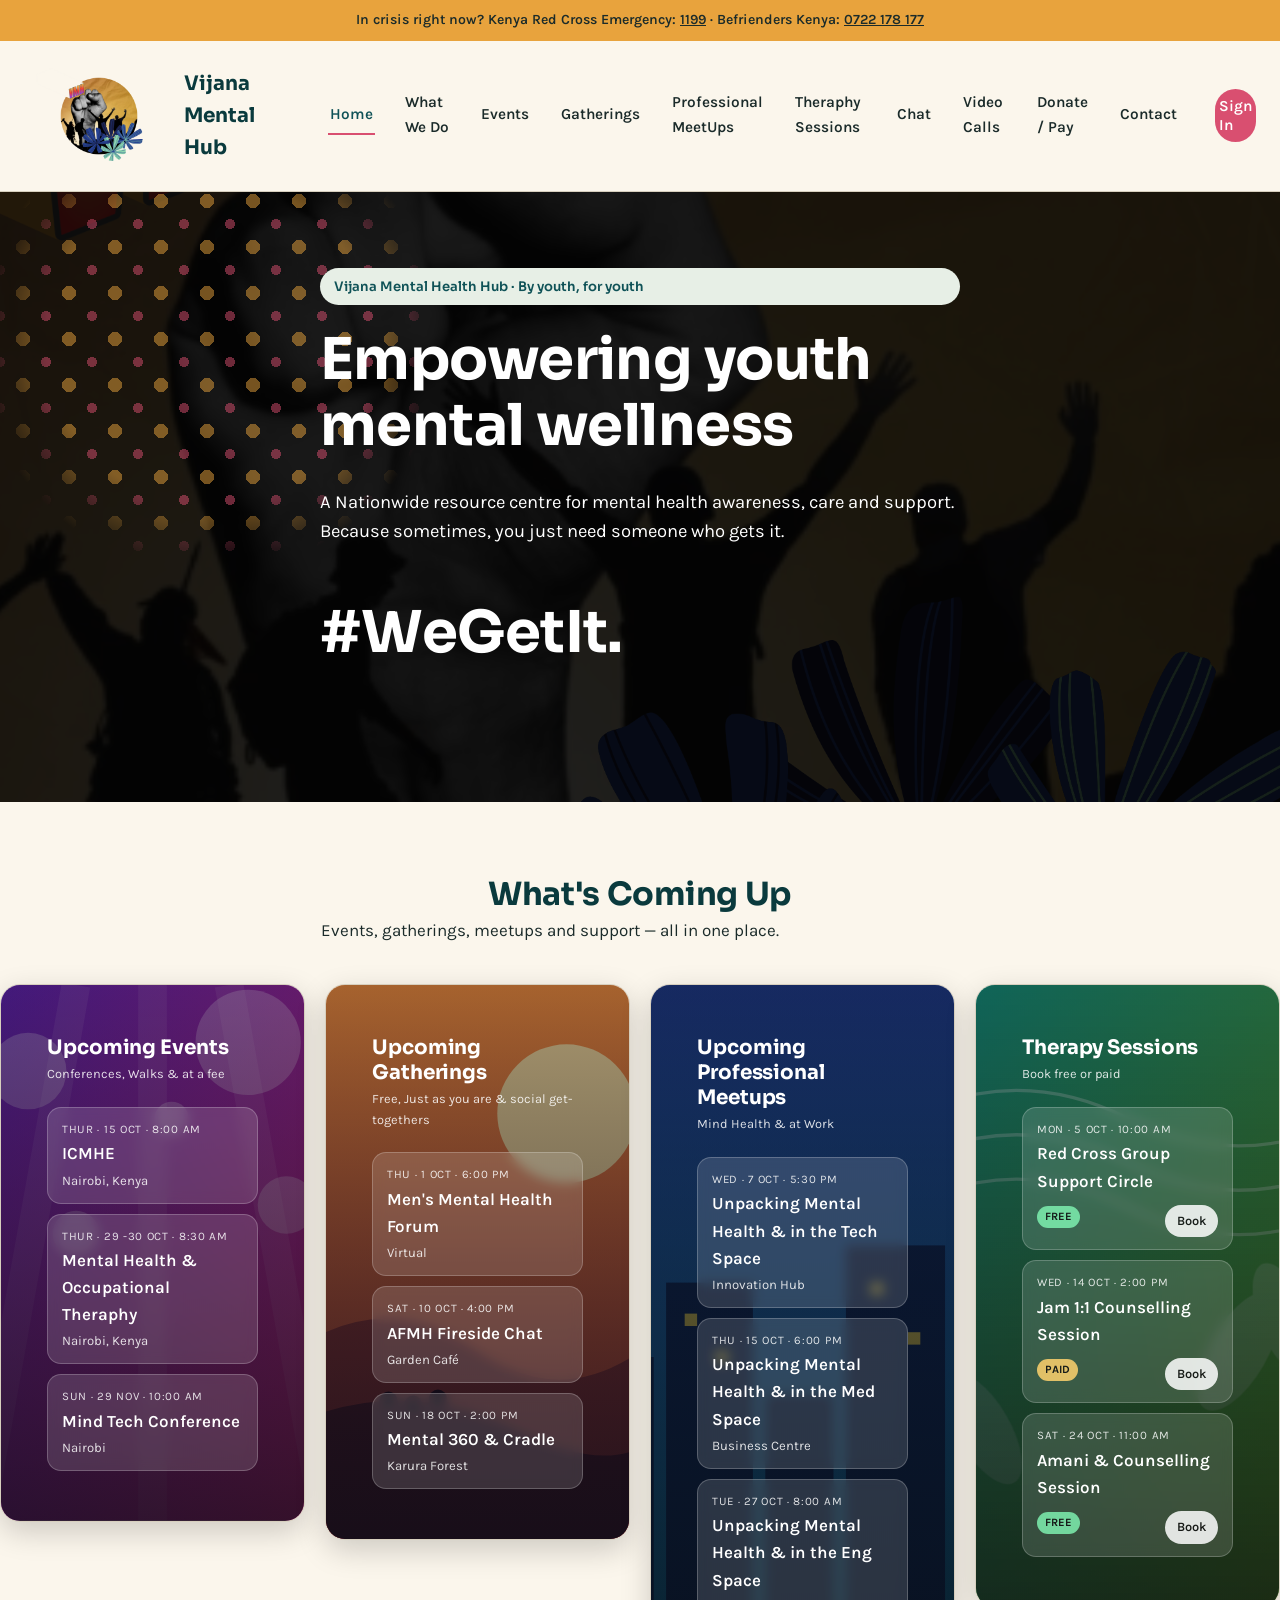
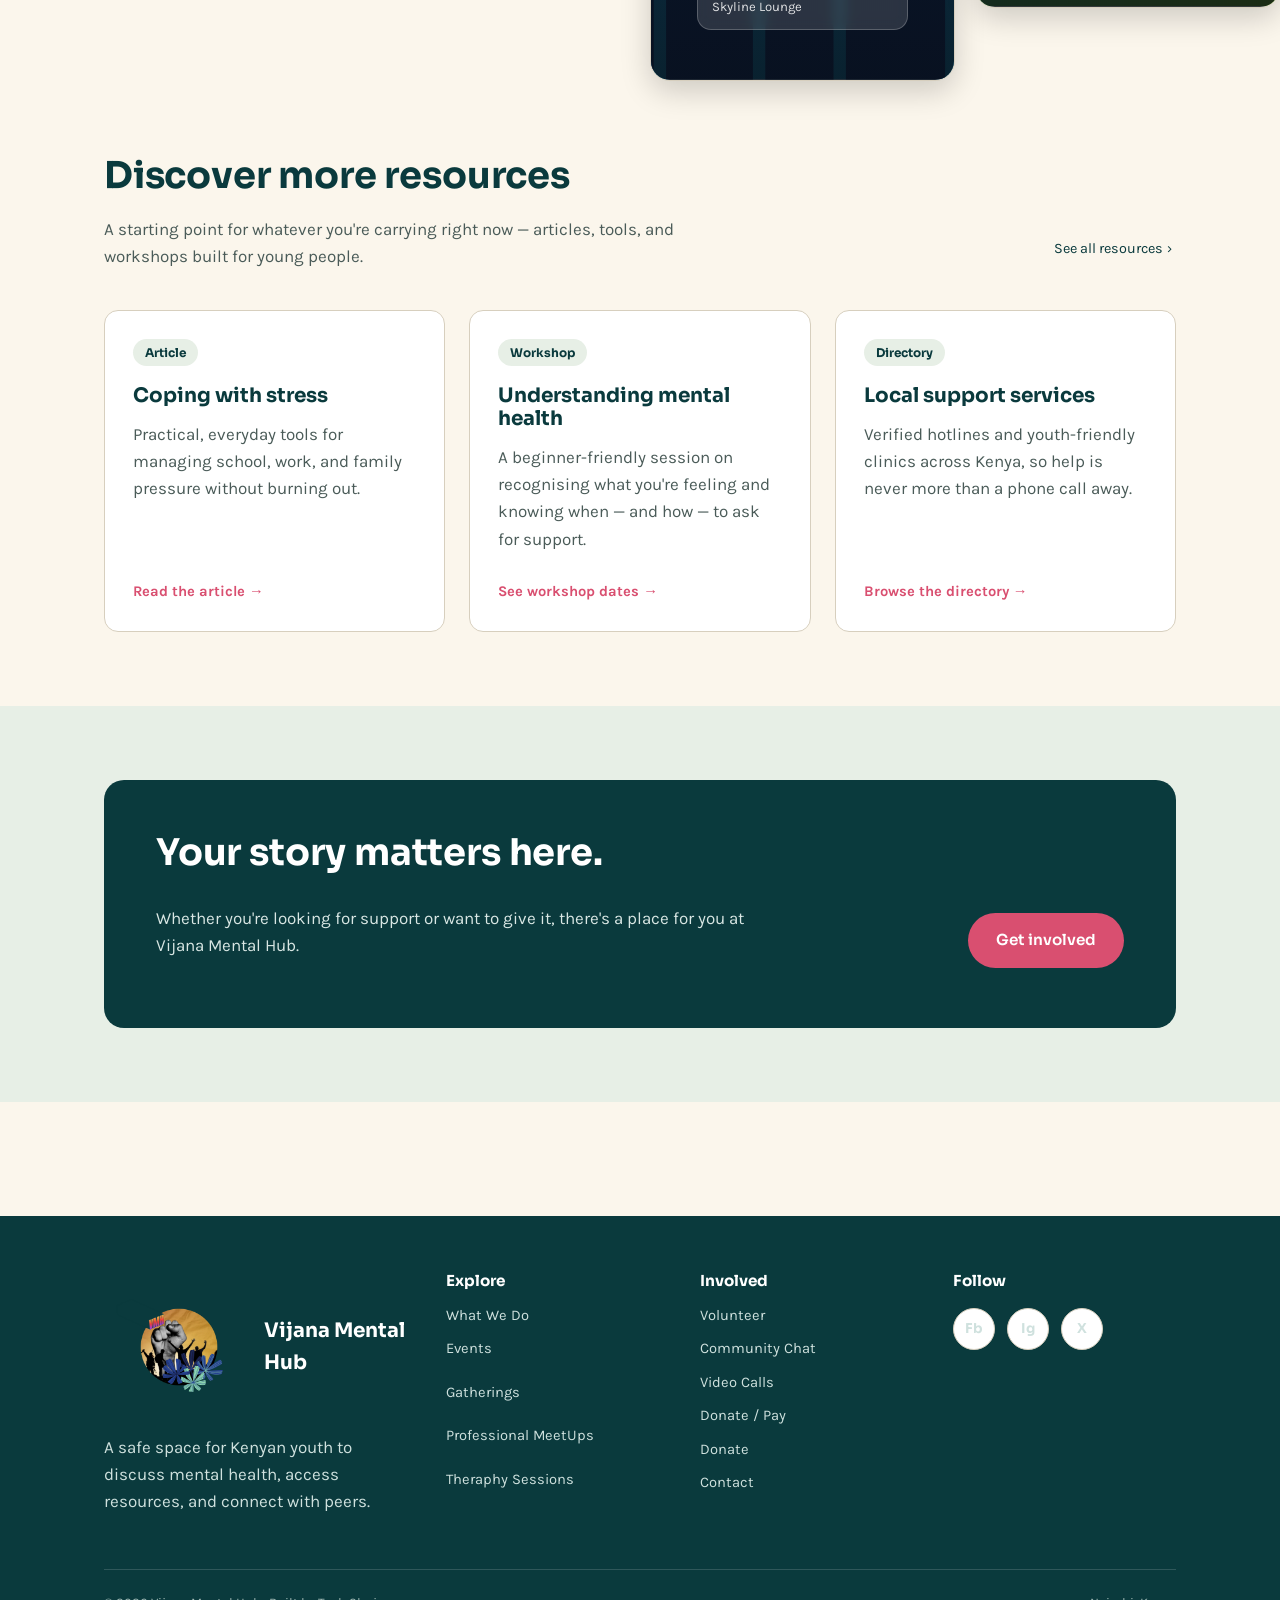
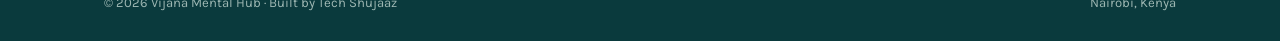
==== index.html @ d2d014e4 "Add files via upload" ====
<!DOCTYPE html>
<html lang="en">
<head>
<meta charset="UTF-8">
<meta name="viewport" content="width=device-width, initial-scale=1.0">
<title>Vijana  </title>
<meta name="description" content="A safe space for Kenyan youth to discuss mental health, access resources, and connect with peers.">
<link rel="preconnect" href="https://fonts.googleapis.com">
<link href="https://fonts.googleapis.com/css2?family=Sora:wght@400;600;700&family=Karla:wght@400;500;700&display=swap" rel="stylesheet">
<link rel="stylesheet" href="styles.css">
</head>
<body data-page="home">

<div class="helpline-bar">
  In crisis right now? Kenya Red Cross Emergency: <a href="tel:1199">1199</a> · Befrienders Kenya: <a href="tel:+254722178177">0722 178 177</a>
</div>

<header class="site-header">
  <div class="container">
<a href="index.html" class="logo">
  <img src="Untitled%20design%20%285%29.png" alt="Vijana Mental Hub" class="logo-image">
  <span>Vijana Mental Hub </span>
</a>    <button class="nav-toggle" aria-label="Toggle navigation" aria-expanded="false">
      <span></span><span></span><span></span>
    </button>
    <nav class="main-nav">
      <a> </a>
      <a href="index.html" aria-current="page">Home</a>
      <a href="about.html">What We Do</a>
      <a href="resources.html">Events</a>
      <a href="events.html">Gatherings</a>
      <a href="blog.html">Professional MeetUps</a>
      <a href="get-involved.html">Theraphy Sessions</a>
      <a href="community-chat.html">Chat</a>
      <a href="video-calls.html">Video Calls</a>
      <a href="payment.html">Donate / Pay</a>
      <a href="contact.html">Contact</a>
        <a href="login.html" class="btn-signin">Sign In</a>
      
    </nav>
  </div>
</header>

<main>

  <section class="hero">
    <div class="hero-overlay"></div>
    <div class="hero-pattern" aria-hidden="true"></div>
    <div class="container">
      <span class="eyebrow-tag">Vijana Mental Health Hub · By youth, for youth</span>
      <h1 class="now">Empowering youth mental wellness</h1>
      <p class="lead">A Nationwide resource centre for mental health awareness, care and support. Because sometimes, you just need someone who gets it. </p>
        <p> <h1 class="now"> #WeGetIt. </h1> </p>
    <!--
      <div class="hero-ctas">
        <a href="get-involved.html" class="btn btn-primary">Join Us</a>
        <a href="about.html" class="btn btn-secondary">Learn More</a>
      </div>
      -->
    </div>
  </section>

  <section>
    <div id="upcoming">  
      <div class="events-heading">
<h1>What's Coming Up</h1>
<p class="sub">Events, gatherings, meetups and support — all in one place.</p>
      </div>
<div class="grid">
 
<a href="resources.html" class="card-link">

  <section class="card">
<svg class="bg" viewBox="0 0 400 560" preserveAspectRatio="xMidYMid slice" aria-hidden="true"><defs><linearGradient id="g1" x1="0" y1="0" x2="1" y2="1"><stop offset="0" stop-color="rgb(91,33,182)"/><stop offset="1" stop-color="rgb(219,39,119)"/></linearGradient></defs><rect width="400" height="560" fill="url(#g1)"/><g fill="rgb(255,255,255)" opacity=".25"><circle cx="70" cy="90" r="40"/><circle cx="300" cy="60" r="55"/><circle cx="340" cy="230" r="30"/><circle cx="120" cy="260" r="24"/><circle cx="220" cy="140" r="18"/></g><path d="M120 0 L20 560 M200 0 L200 560 M280 0 L380 560" stroke="rgb(255,255,255)" stroke-width="30" opacity=".08"/></svg>
<div class="ov"></div>
<div class="in">
<div><h2>Upcoming Events</h2><p class="tag">Conferences, Walks &amp; at a fee</p></div>
<ul>
<li><div class="d">Thur · 15 Oct · 8:00 AM</div><div class="t">ICMHE</div><div class="m">Nairobi, Kenya</div></li>
<li><div class="d">Thur · 29 -30 Oct · 8:30 AM</div><div class="t">Mental Health &amp; Occupational Theraphy</div><div class="m">Nairobi, Kenya</div></li>
<li><div class="d">Sun · 29 Nov · 10:00 AM</div><div class="t">Mind Tech Conference</div><div class="m">Nairobi</div></li>
</ul>
</div>
</section>
</a>

  <a href="events.html" class="card-link">

<section class="card">
<svg class="bg" viewBox="0 0 400 560" preserveAspectRatio="xMidYMid slice" aria-hidden="true"><defs><linearGradient id="g2" x1="0" y1="0" x2="0" y2="1"><stop offset="0" stop-color="rgb(251,146,60)"/><stop offset="1" stop-color="rgb(190,60,60)"/></linearGradient></defs><rect width="400" height="560" fill="url(#g2)"/><circle cx="290" cy="130" r="70" fill="rgb(255,236,170)" opacity=".9"/><path d="M0 380 Q100 300 200 370 T400 340 V560 H0Z" fill="rgb(120,40,50)" opacity=".7"/><path d="M0 450 Q120 390 240 450 T400 430 V560 H0Z" fill="rgb(70,25,40)" opacity=".85"/><g fill="rgb(40,15,30)"><circle cx="110" cy="420" r="9"/><circle cx="135" cy="424" r="9"/><circle cx="160" cy="418" r="9"/></g></svg>
<div class="ov"></div>
<div class="in">
<div><h2>Upcoming Gatherings</h2><p class="tag">Free, Just as you are &amp; social get-togethers</p></div>
<ul>
<li><div class="d">Thu · 1 Oct · 6:00 PM</div><div class="t">Men's Mental Health Forum</div><div class="m">Virtual</div></li>
<li><div class="d">Sat · 10 Oct · 4:00 PM</div><div class="t">AFMH Fireside Chat</div><div class="m">Garden Café</div></li>
<li><div class="d">Sun · 18 Oct · 2:00 PM</div><div class="t">Mental 360 &amp; Cradle</div><div class="m">Karura Forest</div></li>
</ul>
</div>
</section>
  </a>
  <a href="blog.html" class="card-link">

<section class="card">
<svg class="bg" viewBox="0 0 400 560" preserveAspectRatio="xMidYMid slice" aria-hidden="true"><defs><linearGradient id="g3" x1="0" y1="0" x2="0" y2="1"><stop offset="0" stop-color="rgb(30,58,138)"/><stop offset="1" stop-color="rgb(14,116,144)"/></linearGradient></defs><rect width="400" height="560" fill="url(#g3)"/><g fill="rgb(10,25,60)" opacity=".8"><rect x="20" y="300" width="60" height="260"/><rect x="90" y="240" width="70" height="320"/><rect x="170" y="330" width="55" height="230"/><rect x="235" y="210" width="80" height="350"/><rect x="325" y="290" width="60" height="270"/></g><g fill="rgb(253,224,71)" opacity=".7"><rect x="105" y="265" width="10" height="10"/><rect x="130" y="295" width="10" height="10"/><rect x="255" y="240" width="10" height="10"/><rect x="285" y="280" width="10" height="10"/><rect x="40" y="330" width="10" height="10"/></g></svg>
<div class="ov"></div>
<div class="in">
<div><h2>Upcoming Professional Meetups</h2><p class="tag">Mind Health  &amp; at Work </p></div>
<ul>
<li><div class="d">Wed · 7 Oct · 5:30 PM</div><div class="t"> Unpacking Mental Health &amp; in the Tech Space</div><div class="m">Innovation Hub</div></li>
<li><div class="d">Thu · 15 Oct · 6:00 PM</div><div class="t">Unpacking Mental Health &amp; in the Med Space </div><div class="m">Business Centre</div></li>
<li><div class="d">Tue · 27 Oct · 8:00 AM</div><div class="t">Unpacking Mental Health &amp; in the Eng Space</div><div class="m">Skyline Lounge</div></li>
</ul>
</div>
</section>
  </a>
 <a href="get-involved.html" class="card-link">

<section class="card">
<svg class="bg" viewBox="0 0 400 560" preserveAspectRatio="xMidYMid slice" aria-hidden="true"><defs><linearGradient id="g4" x1="0" y1="0" x2="1" y2="1"><stop offset="0" stop-color="rgb(13,148,136)"/><stop offset="1" stop-color="rgb(101,163,13)"/></linearGradient></defs><rect width="400" height="560" fill="url(#g4)"/><g fill="none" stroke="rgb(255,255,255)" stroke-width="3" opacity=".3"><path d="M0 120 Q100 70 200 120 T400 120"/><path d="M0 160 Q100 110 200 160 T400 160"/><path d="M0 200 Q100 150 200 200 T400 200"/></g><g fill="rgb(255,255,255)" opacity=".2"><ellipse cx="300" cy="330" rx="26" ry="60" transform="rotate(30 300 330)"/><ellipse cx="340" cy="300" rx="22" ry="52" transform="rotate(-20 340 300)"/><ellipse cx="70" cy="400" rx="24" ry="56" transform="rotate(-30 70 400)"/></g></svg>
<div class="ov"></div>
<div class="in">
<div><h2>Therapy Sessions</h2><p class="tag">Book free or paid</p></div>
<ul>
<li><div class="d">Mon · 5 Oct · 10:00 AM</div><div class="t">Red Cross Group Support Circle</div><div class="m"><span class="b free">FREE</span><button class="btn">Book</button></div></li>
<li><div class="d">Wed · 14 Oct · 2:00 PM</div><div class="t">Jam 1:1 Counselling Session</div><div class="m"><span class="b paid">PAID</span><button class="btn">Book</button></div></li>
<li><div class="d">Sat · 24 Oct · 11:00 AM</div><div class="t">Amani &amp; Counselling Session</div><div class="m"><span class="b free">FREE</span><button class="btn">Book</button></div></li>
</ul>
</div>
</section>
 </a>
</div>
</div>
    <section>
    <div class="container">
      <div class="section-head">
        <div>
          <h2>Discover more resources</h2>
          <p>A starting point for whatever you're carrying right now — articles, tools, and workshops built for young people.</p>
        </div>
        <a href="resources.html" class="btn-ghost">See all resources</a>
      </div>

      <div class="card-grid">
        <div class="card">
          <span class="chip">Article</span>
          <h3>Coping with stress</h3>
          <p>Practical, everyday tools for managing school, work, and family pressure without burning out.</p>
          <a href="resources.html" class="card-link">Read the article →</a>
        </div>
        <div class="card">
          <span class="chip">Workshop</span>
          <h3>Understanding mental health</h3>
          <p>A beginner-friendly session on recognising what you're feeling and knowing when — and how — to ask for support.</p>
          <a href="events.html" class="card-link">See workshop dates →</a>
        </div>
        <div class="card">
          <span class="chip">Directory</span>
          <h3>Local support services</h3>
          <p>Verified hotlines and youth-friendly clinics across Kenya, so help is never more than a phone call away.</p>
          <a href="resources.html" class="card-link">Browse the directory →</a>
        </div>
      </div>
    </div>
  </section>

  <section class="section-alt">
    <div class="container">
      <div class="cta-band">
        <h2>Your story matters here.</h2>
        <p>Whether you're looking for support or want to give it, there's a place for you at Vijana Mental Hub.</p>
        <a href="get-involved.html" class="btn btn-primary">Get involved</a>
      </div>
    </div>
  </section>

</main>

<footer class="site-footer">
  <div class="container">
    <div class="footer-grid">
      <div>
        <div class="logo"> <img src="Untitled%20design%20%286%29.png" alt="Vijana Mental Hub" class="logo-image">
  <span>Vijana Mental Hub</span></div>
        <p style="color:#CFE1DE; max-width:32ch;">A safe space for Kenyan youth to discuss mental health, access resources, and connect with peers.</p>
      </div>
      <div>
        <h4>Explore</h4>
        <ul class="footer-links">
          <li><a href="about.html">What We Do</a></li>
          <li><a href="resources.html">Events</a></li>
          <li></li><a href="events.html">Gatherings</a></li>
          <li></li><a href="blog.html">Professional MeetUps</a></li>
          <li></li><a href="get-involved.html">Theraphy Sessions</a></li>
      
        </ul>
      </div>
      <div>
        <h4>Involved</h4>
        <ul class="footer-links">
          <li><a href="get-involved.html">Volunteer</a></li>
          <li><a href="community-chat.html">Community Chat</a></li>
          <li><a href="video-calls.html">Video Calls</a></li>
          <li><a href="payment.html">Donate / Pay</a></li>
          <li><a href="get-involved.html#donate">Donate</a></li>
          <li><a href="contact.html">Contact</a></li>
        </ul>
      </div>
      <div>
        <h4>Follow</h4>
        <div class="social-row">
          <a href="#" aria-label="Facebook">Fb</a>
          <a href="#" aria-label="Instagram">Ig</a>
          <a href="#" aria-label="Twitter / X">X</a>
        </div>
      </div>
    </div>
    <div class="footer-bottom">
      <span>© 2026 Vijana Mental Hub · Built by Tech Shujaaz</span>
      <span>Nairobi, Kenya</span>
    </div>
  </div>
</footer>

<script src="script.js"></script>
<script src="chatbot.js" defer></script>
</body>
</html>
---- styles.css ----
/* ==========================================================================
   Vijana Mental Hub — Design System
   Palette: highland teal + sunrise gold + berry coral on warm paper
   Type: Sora (display) / Karla (body)
   ========================================================================== */

:root{
  --paper:      #FBF6EC;
  --sage:       #E7EFE6;
  --teal:       #0F5257;
  --teal-dark:  #0A3A3D;
  --gold:       #E8A33D;
  --coral:      #D94F70;
  --ink:        #1B2B2A;
  --ink-soft:   #4A5B58;
  --line:       #D7CFBE;
  --white:      #FFFFFF;

  --font-display: 'Sora', sans-serif;
  --font-body: 'Karla', sans-serif;

  --max-w: 1120px;
  --radius: 14px;
}

*, *::before, *::after{ box-sizing: border-box; }

html{ scroll-behavior: smooth; }

body{
  margin: 0;
  background: var(--paper);
  color: var(--ink);
  font-family: var(--font-body);
  font-size: 17px;
  line-height: 1.6;
  -webkit-font-smoothing: antialiased;
}

img{ max-width: 100%; display: block; }

a{ color: inherit; text-decoration: none; }

h1, h2, h3, h4{
  font-family: var(--font-display);
  color: var(--teal-dark);
  line-height: 1.15;
  margin: 0 0 0.5em;
  font-weight: 700;
}

h1{ font-size: clamp(2.4rem, 5vw, 3.6rem); letter-spacing: -0.01em; }
h2{ font-size: clamp(1.7rem, 3vw, 2.3rem); letter-spacing: -0.005em; }
h3{ font-size: 1.25rem; }

p{ margin: 0 0 1em; color: var(--ink-soft); max-width: 62ch; }

.container{
  max-width: var(--max-w);
  margin: 0 auto;
  padding: 0 24px;
}

/* Focus visibility */
a:focus-visible, button:focus-visible, input:focus-visible, textarea:focus-visible{
  outline: 3px solid var(--gold);
  outline-offset: 2px;
}

@media (prefers-reduced-motion: reduce){
  *{ animation-duration: 0.001ms !important; transition-duration: 0.001ms !important; }
  html{ scroll-behavior: auto; }
}

/* ---------------------------------- Header ---------------------------------- */

.site-header{
  position: sticky;
  top: 0;
  z-index: 50;
  background: rgba(251, 246, 236, 0.92);
  backdrop-filter: blur(6px);
  border-bottom: 1px solid var(--line);
}
#ther {
   :root{--bg:#f4f5f8;--fg:#14161c;--muted:#5b6070;--card:#fff;--line:#dfe2ea;--acc:#0d9488;--accfg:#fff;box-sizing:border-box;padding-top:env(safe-area-inset-top,0px);padding-bottom:env(safe-area-inset-bottom,0px)}
@media (prefers-color-scheme:dark){:root:not([data-theme="light"]){--bg:#0e1015;--fg:#f2f3f7;--muted:#9aa0b2;--card:#1a1d26;--line:#2d3140;--acc:#2dd4bf;--accfg:#06201d}}
:root[data-theme="dark"]{--bg:#0e1015;--fg:#f2f3f7;--muted:#9aa0b2;--card:#1a1d26;--line:#2d3140;--acc:#2dd4bf;--accfg:#06201d}
html{scroll-padding-top:env(safe-area-inset-top,0px)}
*{box-sizing:border-box}
body{margin:0;background:var(--bg);color:var(--fg);font-family:Inter,system-ui,-apple-system,"Segoe UI",Roboto,sans-serif}
main{max-width:1100px;margin:0 auto;padding:32px 20px 48px}
h1{font-size:clamp(1.5rem,3vw,2rem);margin:0 0 4px}
.sub{color:var(--muted);margin:0 0 20px}
.filters{background:var(--card);border:1px solid var(--line);border-radius:16px;padding:16px;display:grid;gap:14px}
.row{display:grid;grid-template-columns:repeat(auto-fit,minmax(170px,1fr));gap:10px}
label{font-size:.75rem;color:var(--muted);display:block;margin-bottom:4px; color:#fff}
select,input{width:100%;font:inherit;font-size:.9rem;padding:9px 10px;border-radius:10px;border:1px solid var(--line);background:var(--bg);color:var(--fg)}
.chips{display:flex;gap:8px;flex-wrap:wrap;align-items:center}
.chips span{font-size:.75rem;color:var(--muted);margin-right:2px}
.chip{font:inherit;font-size:.85rem;padding:6px 14px;border-radius:99px;border:1px solid var(--line);background:var(--bg);color:var(--fg);cursor:pointer}
.chip[aria-pressed="true"]{background:var(--acc);color:var(--accfg);border-color:var(--acc);font-weight:600}
.bar{display:flex;justify-content:space-between;align-items:center;margin:18px 2px 10px;color:var(--muted);font-size:.9rem}
.link{background:none;border:0;color:var(--acc);font:inherit;cursor:pointer;text-decoration:underline}
.list{display:grid;grid-template-columns:repeat(auto-fill,minmax(290px,1fr));gap:16px}
.card{background:var(--card);border:1px solid var(--line);border-radius:16px;padding:16px;display:flex;flex-direction:column;gap:8px}
.card h3{margin:0;font-size:1.05rem}
.card p{margin:0;color:var(--muted);font-size:.88rem}
.tags{display:flex;gap:6px;flex-wrap:wrap}
.b{font-size:.7rem;font-weight:700;padding:3px 9px;border-radius:99px;background:var(--line);color:var(--fg)}
.b.free{background:#7ef0b0;color:#0b3a22}.b.paid{background:#ffd36e;color:#4a3300}
.btn{margin-top:auto;align-self:flex-start;font:inherit;font-size:.85rem;font-weight:600;padding:8px 18px;border-radius:99px;border:0;background:var(--acc);color:var(--accfg);cursor:pointer}
.btn:disabled{opacity:.6;cursor:default}
.empty{grid-column:1/-1;text-align:center;color:var(--muted);padding:40px 0}
.ov{position:fixed;inset:0;background:rgba(0,0,0,.55);display:none;align-items:center;justify-content:center;padding:20px;z-index:10; color:#fff}
.ov.on{display:flex}
.box{background:var(--card);border-radius:18px;padding:22px;width:100%;max-width:420px;display:grid;gap:12px;max-height:100%;overflow:auto}
.box h2{margin:0;font-size:1.15rem}
.box .info{color:var(--muted);font-size:.88rem;margin:0}
.err{color:#e5484d;font-size:.82rem;min-height:1em;margin:0}
.acts{display:flex;gap:10px;justify-content:flex-end; color:#fff}
.btn.alt{background:var(--line);color:var(--fg);margin:0}
.box .btn{margin:0}
   #mt{color:#fff}
      #nm{color:#fff}
   #ph{color:#fff}
   #em{color:#fff}

     }
#upcoming {
   :root{--bg:#f4f5f8;--fg:#14161c;--muted:#5b6070;box-sizing:border-box;padding-top:env(safe-area-inset-top,0px);padding-bottom:env(safe-area-inset-bottom,0px)}
@media (prefers-color-scheme:dark){:root:not([data-theme="light"]){--bg:#0e1015;--fg:#f2f3f7;--muted:#9aa0b2}}
:root[data-theme="dark"]{--bg:#0e1015;--fg:#f2f3f7;--muted:#9aa0b2}
html{scroll-padding-top:env(safe-area-inset-top,0px)}
*{box-sizing:border-box}
body{margin:0;background:var(--bg);color:var(--fg);font-family:Inter,system-ui,-apple-system,"Segoe UI",Roboto,sans-serif}
main{max-width:1280px;margin:0 auto;padding:32px 20px 48px}
h1{font-size:clamp(1.5rem,3vw,2rem);margin:0 0 4px}
.sub{color:var(--muted);margin:0 0 24px; align-items: center}
.grid{display:grid;grid-template-columns:repeat(4,1fr);gap:20px}
@media (max-width:1100px){.grid{grid-template-columns:repeat(2,1fr)}}
@media (max-width:600px){.grid{grid-template-columns:1fr}}
.card{position:relative;overflow:hidden;border-radius:20px;min-height:300px;color:#fff;display:flex;flex-direction:column;box-shadow:0 10px 30px rgba(0,0,0,.18)}
.bg{position:absolute;inset:0;width:100%;height:100%}
.ov{position:absolute;inset:0;background:linear-gradient(180deg,rgba(8,10,20,.35) 0%,rgba(8,10,20,.78) 100%)}
.in{position:relative;padding:22px 18px;display:flex;flex-direction:column;gap:14px;height:100%}
.card h2{font-size:1.25rem;margin:0 0 4px;line-height:1.25; color: #fff }
.tag{font-size:.8rem;opacity:.85;margin:0; color: #fff  }
ul{list-style:none;margin:8px 0 0;padding:0;display:flex;flex-direction:column;gap:10px}
li{background:rgba(255,255,255,.14);border:1px solid rgba(255,255,255,.22);backdrop-filter:blur(6px);-webkit-backdrop-filter:blur(6px);border-radius:14px;padding:12px 14px}
.d{font-size:.72rem;letter-spacing:.06em;text-transform:uppercase;opacity:.85}
.t{font-weight:600;margin:2px 0}
.m{font-size:.82rem;opacity:.85;display:flex;justify-content:space-between;align-items:center;gap:8px;flex-wrap:wrap}
.b{font-size:.7rem;font-weight:700;padding:2px 8px;border-radius:99px;background:#fff;color:#111}
.b.free{background:#7ef0b0}.b.paid{background:#ffd36e}
.btn{margin-top:8px;display:inline-block;font:inherit;font-size:.8rem;font-weight:600;padding:6px 12px;border-radius:99px;border:0;background:#fff;color:#111;cursor:pointer}
}
.site-header .container{
  display: flex;
  align-items: center;
  justify-content: space-between;
  height: 150px;
  max-width: 1300px;
}

.logo{
  font-family: var(--font-display);
  font-weight: 700;
  font-size: 1.25rem;
  color: var(--teal-dark);
  display: flex;
  align-items: center;
  gap: 10px;
}
.btn-signin {
  display: inline-block;
  padding: 8px 35px;
  border-radius: 50px;
  background: #D94F70;
  color: white !important;
  border: 2px solid #D94F70;
  font-weight: 600;
  text-decoration: none;
  margin-left: 8px;
  line-height: 1.2;
}

.btn-signin:hover {
  background: transparent;
  color: #D94F70 !important;
  border-color: #D94F70;
}
.logo-mark{
  width: 30px; height: 30px;
  border-radius: 50%;
  background: conic-gradient(from 200deg, var(--gold), var(--coral), var(--teal), var(--gold));
  flex-shrink: 0;
}
.logo {
  display: flex;
  align-items: center;
  gap: 10px;
}

.logo-image {
  width: 150px;
  height: 150px;
  object-fit: contain;
}
.main-nav{
  display: flex;
  gap: 28px;
  align-items: center;
}

.main-nav a{
  font-size: 0.96rem;
  font-weight: 600;
  color: var(--ink);
  padding: 6px 2px;
  border-bottom: 2px solid transparent;
  transition: border-color 0.15s ease, color 0.15s ease;
}

.main-nav a:hover,
.main-nav a[aria-current="page"]{
  color: var(--teal);
  border-bottom-color: var(--coral);
}

.nav-toggle{
  display: none;
  background: none;
  border: none;
  cursor: pointer;
  padding: 8px;
}
.nav-toggle span{
  display: block;
  width: 24px; height: 2px;
  background: var(--ink);
  margin: 5px 0;
  transition: transform 0.2s ease, opacity 0.2s ease;
}

@media (max-width: 820px){
  .nav-toggle{ display: block; }
  .main-nav{
    position: absolute;
    top: 76px; left: 0; right: 0;
    background: var(--paper);
    border-bottom: 1px solid var(--line);
    flex-direction: column;
    align-items: flex-start;
    gap: 4px;
    padding: 12px 24px 20px;
    display: none;
  }
  .main-nav.open{ display: flex; }
  .main-nav a{ width: 100%; padding: 10px 0; }
}
.flyers{display:grid;grid-template-columns:repeat(2,1fr);gap:20px;margin-top:32px}

.flyer{display:flex;flex-direction:column;height:100%;overflow:hidden;border-radius:20px;background:var(--bg);color:var(--fg);box-shadow:0 10px 30px rgba(0,0,0,.18)}

.flyer-img{aspect-ratio:3/4;background-size:cover;background-position:center;position:relative}
.flyer-img::after{content:"";position:absolute;inset:0;background:linear-gradient(180deg,rgba(8,10,20,.1),rgba(8,10,20,.6))}

.flyer-body{display:flex;padding:16px}
.flyer-body .btn{margin:0;background:var(--fg);color:var(--bg)}
/* ---------------------------------- Buttons ---------------------------------- */

.btn{
  display: inline-flex;
  align-items: center;
  justify-content: center;
  gap: 8px;
  font-family: var(--font-display);
  font-weight: 600;
  font-size: 0.95rem;
  padding: 13px 26px;
  border-radius: 999px;
  border: 2px solid transparent;
  cursor: pointer;
  transition: transform 0.12s ease, background 0.15s ease, color 0.15s ease, border-color 0.15s ease;
}
.btn:hover{ transform: translateY(-1px); }

.btn-primary{
  background: var(--coral);
  color: var(--white);
}
.btn-primary:hover{ background: #c23f5f; }

.btn-secondary{
  background: transparent;
  color: var(--teal-dark);
  border-color: var(--teal-dark);
}
.btn-secondary:hover{ background: var(--teal-dark); color: var(--white); }

.btn-ghost{
  background: transparent;
  color: var(--teal-dark);
  padding: 10px 4px;
  border-radius: 0;
  font-size: 0.9rem;
}
.btn-ghost::after{ content: "›"; margin-left: 4px; }

/* ---------------------------------- Hero ---------------------------------- */

.hero{
  position: relative;
  overflow: hidden;
  padding: 76px 0 90px;
   min-height: 600px;

    background-image: url("VMH (1).png");
    background-size: cover;
    background-position: center;
    background-repeat: no-repeat;

    display: flex;
    align-items: center;

    overflow: hidden;
    color: #ffffff;
}
.events-heading {
  text-align: center;
  max-width: 800px;
  margin: 0 auto 40px;
}

.events-heading h1 {
  margin-bottom: 10px;
}

.events-heading .sub {
  margin: 0;
}

.hero-pattern{
  position: absolute;
   inset: 0;
   pointer-events:none;
  top: -60px; right: -80px;
  width: 420px; height: 420px;
  opacity: 0.5;
  z-index: 1;
  background-image: radial-gradient(circle, var(--gold) 7px, transparent 7px),
                     radial-gradient(circle, var(--coral) 5px, transparent 5px);
  background-size: 46px 46px, 46px 46px;
  background-position: 0 0, 23px 23px;
  -webkit-mask-image: radial-gradient(circle, black 55%, transparent 78%);
  mask-image: radial-gradient(circle, black 55%, transparent 78%);
}
/* Dark overlay */
.hero-overlay {
    position: absolute;
    inset: 0;

    background: rgba(0, 0, 0, 0.85);

    z-index: 1;
}


.hero .container{
  position: relative;
  z-index: 2;
  display: grid;
  grid-template-columns: minmax(0, 640px);
}

.eyebrow-tag{
  display: inline-block;
  font-family: var(--font-display);
  font-weight: 600;
  font-size: 0.82rem;
  color: var(--teal);
  background: var(--sage);
  border-radius: 999px;
  padding: 8px 14px;
  margin-bottom: 22px;
     border-radius: 50px;

}

.hero p.lead{
  font-size: 1.15rem;
  color: #ffffff;
  margin-bottom: 2em;
}
.hero h1 {
  color: #ffffff;
}

.now {
     color: #ffffff;

}

.hero-ctas{
  display: flex;
  gap: 14px;
  flex-wrap: wrap;
}

/* ---------------------------------- Sections ---------------------------------- */

section{ padding: 74px 0; }
.section-alt{ background: var(--sage); }

.section-head{
  display: flex;
  align-items: flex-end;
  justify-content: space-between;
  gap: 24px;
  margin-bottom: 40px;
  flex-wrap: wrap;
}

.section-head p{ margin: 0; }

/* ---------------------------------- Cards ---------------------------------- */

.card-grid{
  display: grid;
  grid-template-columns: repeat(auto-fit, minmax(260px, 1fr));
  gap: 24px;
}

.card{
  background: var(--white);
  border: 1px solid var(--line);
  border-radius: var(--radius);
  padding: 28px;
  display: flex;
  flex-direction: column;
  gap: 10px;
}

.card .chip{
  align-self: flex-start;
  font-family: var(--font-display);
  font-size: 0.75rem;
  font-weight: 700;
  color: var(--teal-dark);
  background: var(--sage);
  padding: 4px 12px;
  border-radius: 999px;
  margin-bottom: 8px;
}

.card h3{ margin-bottom: 4px; }

.card a.card-link{
  margin-top: auto;
  font-weight: 700;
  color: var(--coral);
  font-size: 0.92rem;
}
.card a.card-link:hover{ text-decoration: underline; }

/* Team cards */
.team-grid{
  display: grid;
  grid-template-columns: repeat(auto-fit, minmax(230px, 1fr));
  gap: 28px;
}
.team-card{
  background: var(--white);
  border-radius: var(--radius);
  border: 1px solid var(--line);
  overflow: hidden;
}
.team-photo{
  height: 150px;
  background: linear-gradient(135deg, var(--teal) 0%, var(--teal-dark) 100%);
  position: relative;
}
.team-photo::after{
  content: "";
  position: absolute; inset: 0;
  background-image: radial-gradient(circle, rgba(255,255,255,0.18) 3px, transparent 3px);
  background-size: 20px 20px;
}
.team-body{ padding: 20px; }
.team-role{
  font-weight: 700;
  color: var(--coral);
  font-size: 0.88rem;
  margin-bottom: 10px;
}
.team-body p{ font-size: 0.94rem; margin-bottom: 0.8em; }

/* ---------------------------------- Callout / CTA band ---------------------------------- */

.cta-band{
  background: var(--teal-dark);
  color: var(--white);
  border-radius: 20px;
  padding: 52px;
  display: flex;
  align-items: center;
  justify-content: space-between;
  gap: 30px;
  flex-wrap: wrap;
}
.cta-band h2{ color: var(--white); margin: 0; max-width: 22ch; }
.cta-band p{ color: #D9E7E4; }

/* ---------------------------------- Lists (events, resources) ---------------------------------- */

.list-row{
  display: flex;
  justify-content: space-between;
  align-items: center;
  gap: 20px;
  padding: 22px 0;
  border-bottom: 1px solid var(--line);
  flex-wrap: wrap;
}
.list-row:first-child{ border-top: 1px solid var(--line); }

.list-row .meta{
  font-family: var(--font-display);
  font-weight: 600;
  font-size: 0.85rem;
  color: var(--teal);
}

/* ---------------------------------- Forms ---------------------------------- */

.form-grid{
  display: grid;
  gap: 18px;
  max-width: 560px;
}
label{
  font-family: var(--font-display);
  font-weight: 600;
  font-size: 0.88rem;
  color: var(--teal-dark);
  display: block;
  margin-bottom: 6px;
}
input, textarea, select{
  width: 100%;
  font-family: var(--font-body);
  font-size: 1rem;
  padding: 12px 14px;
  border-radius: 10px;
  border: 1.5px solid var(--line);
  background: var(--white);
  color: var(--ink);
}
input:focus, textarea:focus, select:focus{
  border-color: var(--teal);
}
textarea{ resize: vertical; min-height: 130px; }

.form-note{
  font-size: 0.85rem;
  color: var(--ink-soft);
  margin-top: 4px;
}

.form-success{
  display: none;
  background: var(--sage);
  border: 1px solid var(--teal);
  color: var(--teal-dark);
  padding: 14px 18px;
  border-radius: 10px;
  font-weight: 600;
  margin-top: 16px;
}
.form-success.visible{ display: block; }

/* ---------------------------------- Contact info blocks ---------------------------------- */

.contact-info{ display: grid; gap: 22px; }
.contact-info .item{ display: flex; gap: 14px; align-items: flex-start; }
.contact-info .icon{
  width: 40px; height: 40px;
  border-radius: 50%;
  background: var(--sage);
  color: var(--teal-dark);
  display: flex; align-items: center; justify-content: center;
  font-family: var(--font-display);
  font-weight: 700;
  flex-shrink: 0;
}
.two-col{
  display: grid;
  grid-template-columns: 1.1fr 0.9fr;
  gap: 56px;
}
@media (max-width: 780px){
  .two-col{ grid-template-columns: 1fr; }
}

.social-row{ display: flex; gap: 12px; margin-top: 18px; }
.social-row a{
  width: 42px; height: 42px;
  border-radius: 50%;
  background: var(--white);
  border: 1.5px solid var(--line);
  display: flex; align-items: center; justify-content: center;
  font-weight: 700;
  font-family: var(--font-display);
  font-size: 0.85rem;
}
.social-row a:hover{ border-color: var(--coral); color: var(--coral); }

/* ---------------------------------- FAQ ---------------------------------- */

.faq-item{ border-bottom: 1px solid var(--line); }
.faq-item summary{
  cursor: pointer;
  padding: 18px 0;
  font-family: var(--font-display);
  font-weight: 700;
  color: var(--teal-dark);
  list-style: none;
  display: flex;
  justify-content: space-between;
  align-items: center;
}
.faq-item summary::-webkit-details-marker{ display: none; }
.faq-item summary::after{ content: "+"; font-size: 1.4rem; color: var(--coral); }
.faq-item[open] summary::after{ content: "–"; }
.faq-item p{ padding-bottom: 18px; }

/* ---------------------------------- Helper bar (crisis notice) ---------------------------------- */

.helpline-bar{
  background: var(--gold);
  color: var(--ink);
  font-size: 0.88rem;
  font-weight: 600;
  text-align: center;
  padding: 9px 16px;
}
.helpline-bar a{ text-decoration: underline; }

/* ---------------------------------- Footer ---------------------------------- */

.site-footer{
  background: var(--teal-dark);
  color: #CFE1DE;
  padding: 56px 0 28px;
  margin-top: 40px;
}
.footer-grid{
  display: grid;
  grid-template-columns: 1.4fr 1fr 1fr 1fr;
  gap: 30px;
  margin-bottom: 36px;
}
.site-footer h4{ color: var(--white); font-size: 0.95rem; margin-bottom: 14px; }
.site-footer .logo{ color: var(--white); margin-bottom: 12px; }
.site-footer a{ color: #CFE1DE; }
.site-footer a:hover{ color: var(--gold); }
.footer-links{ list-style: none; padding: 0; margin: 0; display: grid; gap: 10px; font-size: 0.92rem; }
.footer-bottom{
  border-top: 1px solid rgba(255,255,255,0.15);
  padding-top: 22px;
  font-size: 0.82rem;
  color: #9FB8B4;
  display: flex;
  justify-content: space-between;
  flex-wrap: wrap;
  gap: 10px;
}
@media (max-width: 780px){
  .footer-grid{ grid-template-columns: 1fr 1fr; }
}

/* ---------------------------------- Page hero (inner pages) ---------------------------------- */

.page-hero{
  padding: 56px 0 46px;
  border-bottom: 1px solid var(--line);
}
.page-hero p.lead{ font-size: 1.05rem; }

/* Breadcrumb-ish kicker */
.kicker{
  font-family: var(--font-display);
  font-weight: 700;
  font-size: 0.8rem;
  color: var(--coral);
  text-transform: none;
  margin-bottom: 10px;
  display: block;
}

/* Comment / blog specific */
.blog-post-card{
  display: grid;
  grid-template-columns: 220px 1fr;
  gap: 24px;
  background: var(--white);
  border: 1px solid var(--line);
  border-radius: var(--radius);
  padding: 24px;
  margin-bottom: 22px;
}
.blog-post-thumb{
  border-radius: 10px;
  background: linear-gradient(160deg, var(--gold), var(--coral));
  min-height: 130px;
}
@media (max-width: 640px){
  .blog-post-card{ grid-template-columns: 1fr; }
}

.comment-box{
  border: 1px dashed var(--line);
  border-radius: var(--radius);
  padding: 24px;
  background: var(--sage);
}

/* ==========================================================================
   Vijana Bot — floating AI assistant widget
   ========================================================================== */

#vb-widget{ position: fixed; right: 20px; bottom: 20px; z-index: 200; font-family: var(--font-body); }

#vb-toggle{
  display: flex; align-items: center; gap: 8px;
  background: var(--teal-dark); color: var(--white);
  border: none; border-radius: 999px;
  padding: 14px 20px;
  font-family: var(--font-display); font-weight: 700; font-size: 0.92rem;
  box-shadow: 0 10px 28px rgba(10, 58, 61, 0.35);
  cursor: pointer;
  transition: transform 0.15s ease, background 0.15s ease;
}
#vb-toggle:hover{ transform: translateY(-2px); background: var(--teal); }
.vb-toggle-icon{ font-size: 1.1rem; }

#vb-panel{
  position: absolute;
  right: 0; bottom: 68px;
  width: min(360px, calc(100vw - 40px));
  max-height: min(72vh, 560px);
  background: var(--white);
  border: 1px solid var(--line);
  border-radius: 18px;
  box-shadow: 0 24px 60px rgba(10, 58, 61, 0.28);
  display: flex; flex-direction: column;
  overflow: hidden;
}
.vb-head{
  background: var(--teal-dark); color: var(--white);
  padding: 14px 16px;
  display: flex; align-items: center; justify-content: space-between;
  font-family: var(--font-display);
}
.vb-head .vb-sub{ display: block; font-family: var(--font-body); font-weight: 400; font-size: 0.78rem; color: #CFE1DE; }
#vb-close{
  background: none; border: none; color: var(--white); font-size: 1rem; cursor: pointer; padding: 4px 8px;
}
#vb-log{
  padding: 14px 14px 4px;
  overflow-y: auto;
  flex: 1;
  display: flex; flex-direction: column; gap: 10px;
  min-height: 140px;
}
.vb-msg{
  font-size: 0.9rem;
  line-height: 1.5;
  padding: 10px 13px;
  border-radius: 14px;
  max-width: 88%;
}
.vb-msg a{ color: inherit; text-decoration: underline; font-weight: 700; }
.vb-bot{ background: var(--sage); color: var(--ink); align-self: flex-start; border-bottom-left-radius: 4px; }
.vb-user{ background: var(--teal); color: var(--white); align-self: flex-end; border-bottom-right-radius: 4px; }
#vb-quick{
  display: flex; flex-wrap: wrap; gap: 6px;
  padding: 8px 14px;
}
.vb-chip{
  font-family: var(--font-body);
  font-size: 0.78rem;
  padding: 6px 12px;
  border-radius: 999px;
  border: 1.5px solid var(--line);
  background: var(--paper);
  color: var(--teal-dark);
  cursor: pointer;
}
.vb-chip:hover{ border-color: var(--teal); }
#vb-form{
  display: flex; gap: 8px;
  padding: 12px 14px 14px;
  border-top: 1px solid var(--line);
}
#vb-input{
  flex: 1;
  padding: 10px 12px;
  border-radius: 10px;
  border: 1.5px solid var(--line);
  font-size: 0.9rem;
}
@media (max-width: 480px){
  #vb-widget{ right: 12px; bottom: 12px; }
  .vb-toggle-label{ display: none; }
  #vb-toggle{ padding: 14px; }
}

/* ==========================================================================
   Payment page
   ========================================================================== */

.pay-wrap{ display: grid; grid-template-columns: 1.15fr 0.85fr; gap: 40px; align-items: start; }
@media (max-width: 860px){ .pay-wrap{ grid-template-columns: 1fr; } }

.pay-tabs{ display: flex; gap: 10px; margin-bottom: 22px; }
.pay-tab{
  flex: 1;
  padding: 12px;
  border-radius: 12px;
  border: 1.5px solid var(--line);
  background: var(--white);
  font-family: var(--font-display); font-weight: 700; font-size: 0.9rem;
  cursor: pointer; text-align: center;
  color: var(--ink-soft);
}
.pay-tab[aria-selected="true"]{ border-color: var(--teal); color: var(--teal-dark); background: var(--sage); }

.pay-panel{ display: none; }
.pay-panel.active{ display: grid; gap: 16px; }

.amount-chips{ display: flex; flex-wrap: wrap; gap: 8px; margin: 6px 0 4px; }
.amount-chip{
  padding: 9px 16px; border-radius: 999px; border: 1.5px solid var(--line);
  background: var(--white); font-weight: 700; font-size: 0.88rem; cursor: pointer; color: var(--teal-dark);
}
.amount-chip[aria-pressed="true"]{ background: var(--teal); border-color: var(--teal); color: var(--white); }

.pay-summary{
  background: var(--teal-dark); color: var(--white);
  border-radius: var(--radius);
  padding: 26px;
  position: sticky; top: 96px;
}
.pay-summary h3{ color: var(--white); }
.pay-summary .row{ display: flex; justify-content: space-between; padding: 10px 0; border-bottom: 1px solid rgba(255,255,255,0.15); font-size: 0.92rem; }
.pay-summary .row:last-of-type{ border-bottom: none; }
.pay-summary .total{ font-family: var(--font-display); font-size: 1.4rem; font-weight: 700; margin-top: 6px; }
.pay-note{ font-size: 0.82rem; color: #CFE1DE; margin-top: 16px; }

.pay-status{ display: none; margin-top: 18px; padding: 16px 18px; border-radius: 12px; font-weight: 600; }
.pay-status.show{ display: block; }
.pay-status.pending{ background: #FDF3DA; color: #6B4E00; }
.pay-status.success{ background: var(--sage); color: var(--teal-dark); border: 1px solid var(--teal); }
.pay-status.error{ background: #FBE3E7; color: #8A1F35; }

.demo-banner{
  background: #FDF3DA; border: 1px solid var(--gold);
  color: #6B4E00; border-radius: 12px; padding: 14px 18px; font-size: 0.88rem; margin-bottom: 26px;
}

/* ==========================================================================
   Community chat page
   ========================================================================== */

.chat-shell{
  display: grid; grid-template-rows: auto 1fr auto;
  height: 68vh; min-height: 460px;
  background: var(--white); border: 1px solid var(--line); border-radius: var(--radius);
  overflow: hidden;
}
.chat-topbar{
  display: flex; align-items: center; justify-content: space-between; gap: 12px;
  padding: 14px 20px; border-bottom: 1px solid var(--line); background: var(--sage);
}
.chat-topbar .who{ font-family: var(--font-display); font-weight: 700; color: var(--teal-dark); }
.chat-online{ font-size: 0.8rem; color: var(--ink-soft); display: flex; align-items: center; gap: 6px; }
.chat-online::before{ content:""; width: 8px; height: 8px; border-radius: 50%; background: #2AA36B; display: inline-block; }
.chat-messages{ overflow-y: auto; padding: 18px 20px; display: flex; flex-direction: column; gap: 12px; }
.chat-bubble{ max-width: 78%; padding: 10px 14px; border-radius: 14px; font-size: 0.92rem; line-height: 1.45; }
.chat-bubble .meta{ display:block; font-size: 0.72rem; opacity: 0.7; margin-bottom: 2px; font-weight: 700; }
.chat-bubble.me{ align-self: flex-end; background: var(--teal); color: var(--white); border-bottom-right-radius: 4px; }
.chat-bubble.them{ align-self: flex-start; background: var(--sage); color: var(--ink); border-bottom-left-radius: 4px; }
.chat-bubble.sys{ align-self: center; background: transparent; color: var(--ink-soft); font-size: 0.8rem; font-style: italic; }
.chat-inputbar{ display: flex; gap: 10px; padding: 14px 16px; border-top: 1px solid var(--line); }
.chat-inputbar input{ flex: 1; }
.chat-name-gate{
  max-width: 420px; margin: 0 auto; text-align: center;
  background: var(--white); border: 1px solid var(--line); border-radius: var(--radius); padding: 32px;
}

/* ==========================================================================
   Video & audio calls page
   ========================================================================== */

.call-setup{
  display: grid; grid-template-columns: 1fr 1fr; gap: 40px; align-items: start; margin-bottom: 30px;
}
@media (max-width: 860px){ .call-setup{ grid-template-columns: 1fr; } }
.call-frame-wrap{
  position: relative; width: 100%; aspect-ratio: 16/9;
  background: #0A1210; border-radius: var(--radius); overflow: hidden;
  border: 1px solid var(--line);
  display: none;
}
.call-frame-wrap.show{ display: block; }
.call-frame-wrap iframe{ width: 100%; height: 100%; border: 0; }
.call-placeholder{
  aspect-ratio: 16/9; border-radius: var(--radius); border: 1.5px dashed var(--line);
  display: flex; align-items: center; justify-content: center; text-align: center; color: var(--ink-soft);
  background: var(--sage); padding: 24px;
}
.call-mode-toggle{ display: flex; gap: 10px; margin: 10px 0 18px; }
.call-mode-btn{
  flex: 1; padding: 11px; border-radius: 12px; border: 1.5px solid var(--line); background: var(--white);
  font-weight: 700; cursor: pointer; color: var(--ink-soft);
}
.call-mode-btn[aria-pressed="true"]{ border-color: var(--coral); color: var(--coral); background: #FBE9EE; }
.call-link-row{ display: flex; gap: 8px; margin-top: 10px; }
.call-link-row input{ flex: 1; font-size: 0.85rem; }
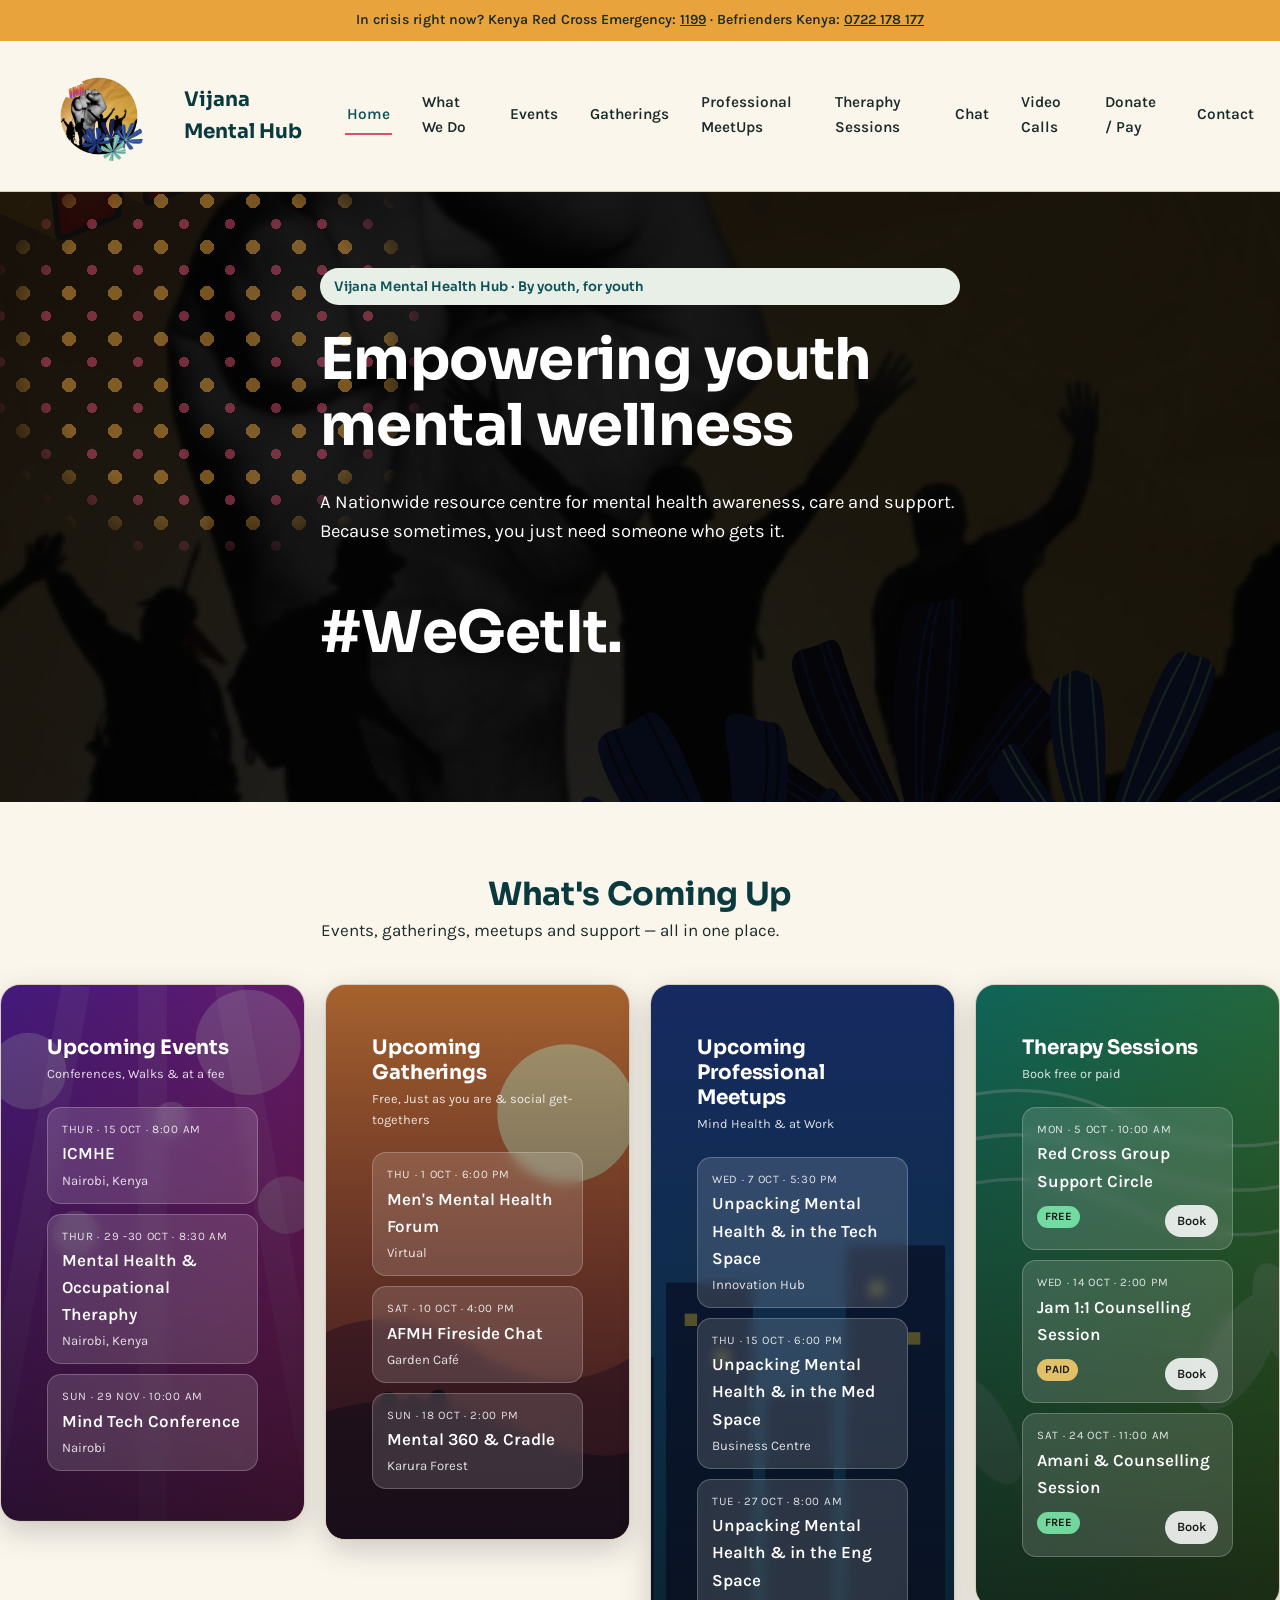
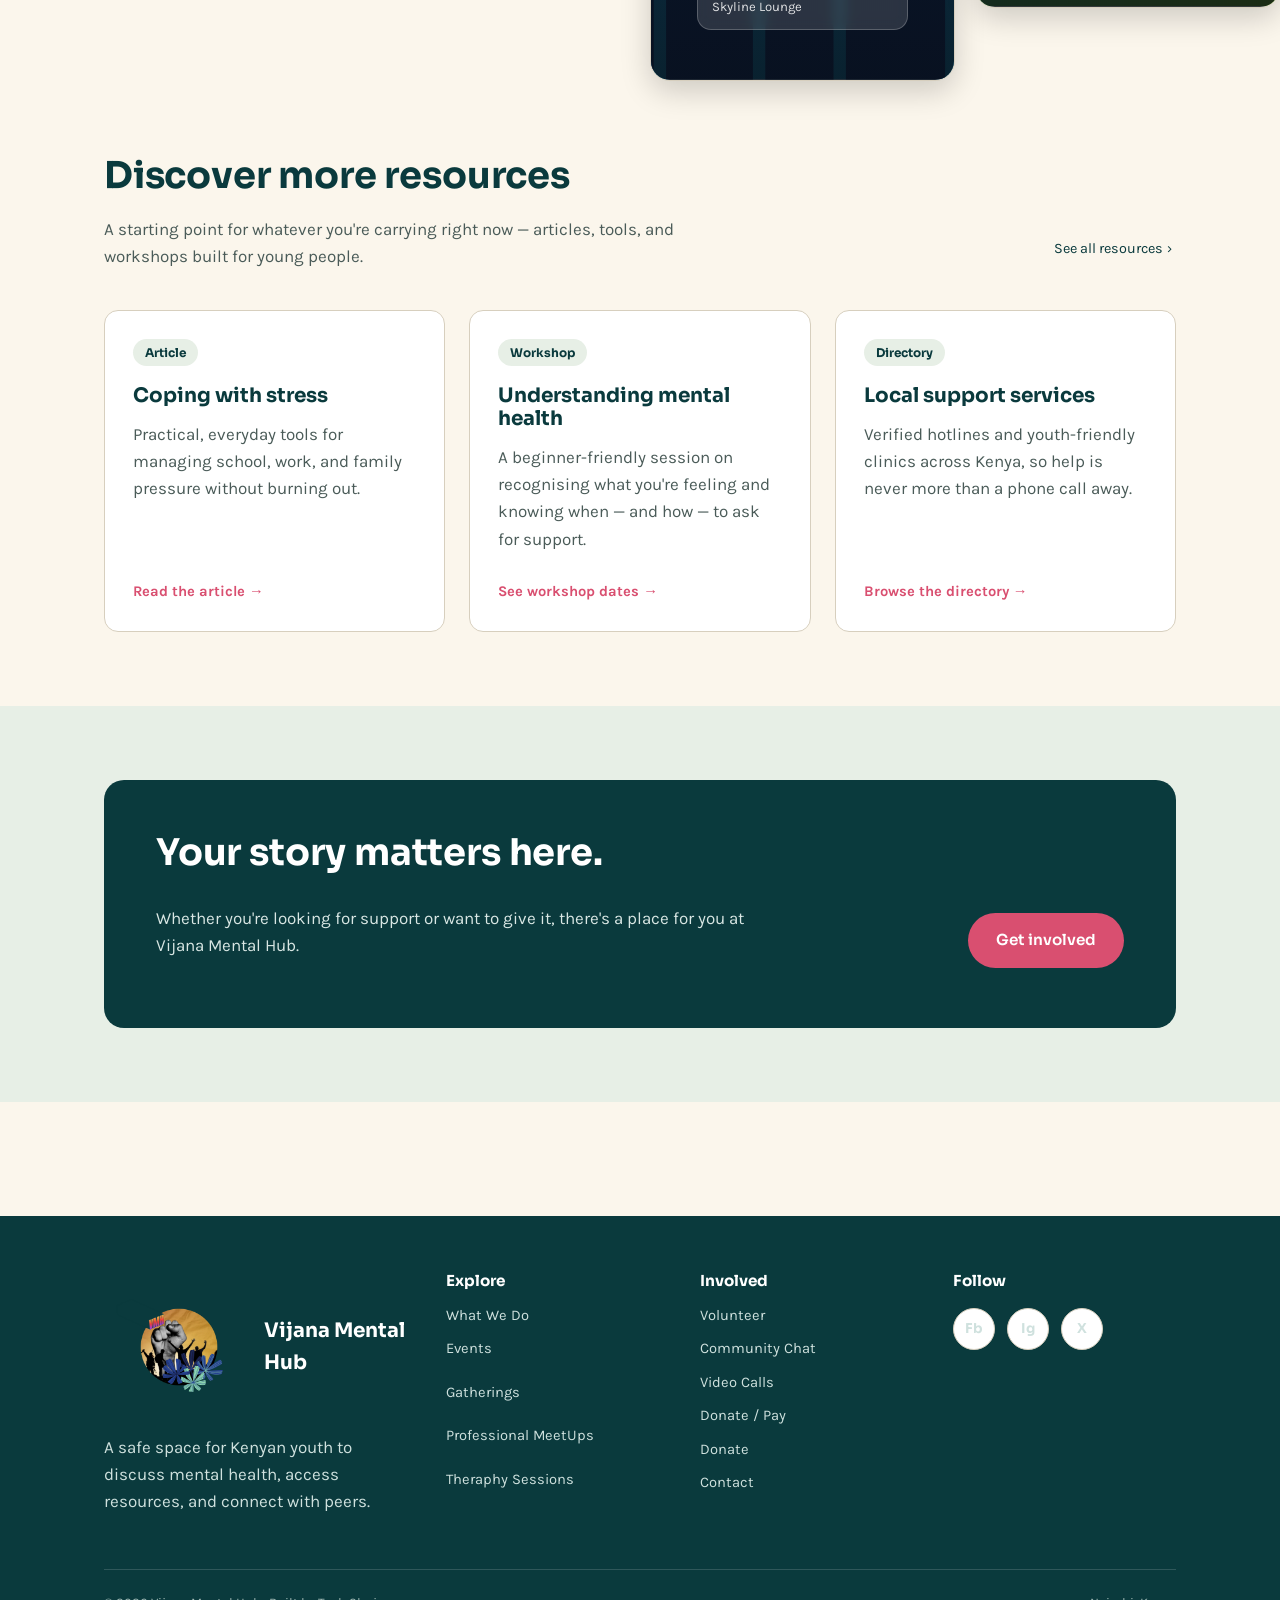
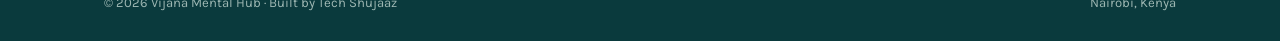
==== commit c09daf3f: "Update index.html" ====
--- a/index.html
+++ b/index.html
@@ -35,7 +35,7 @@
       <a href="video-calls.html">Video Calls</a>
       <a href="payment.html">Donate / Pay</a>
       <a href="contact.html">Contact</a>
-        <a href="login.html" class="btn-signin">Sign In</a>
+        <!--<a href="login.html" class="btn-signin">Sign In</a> -->
       
     </nav>
   </div>
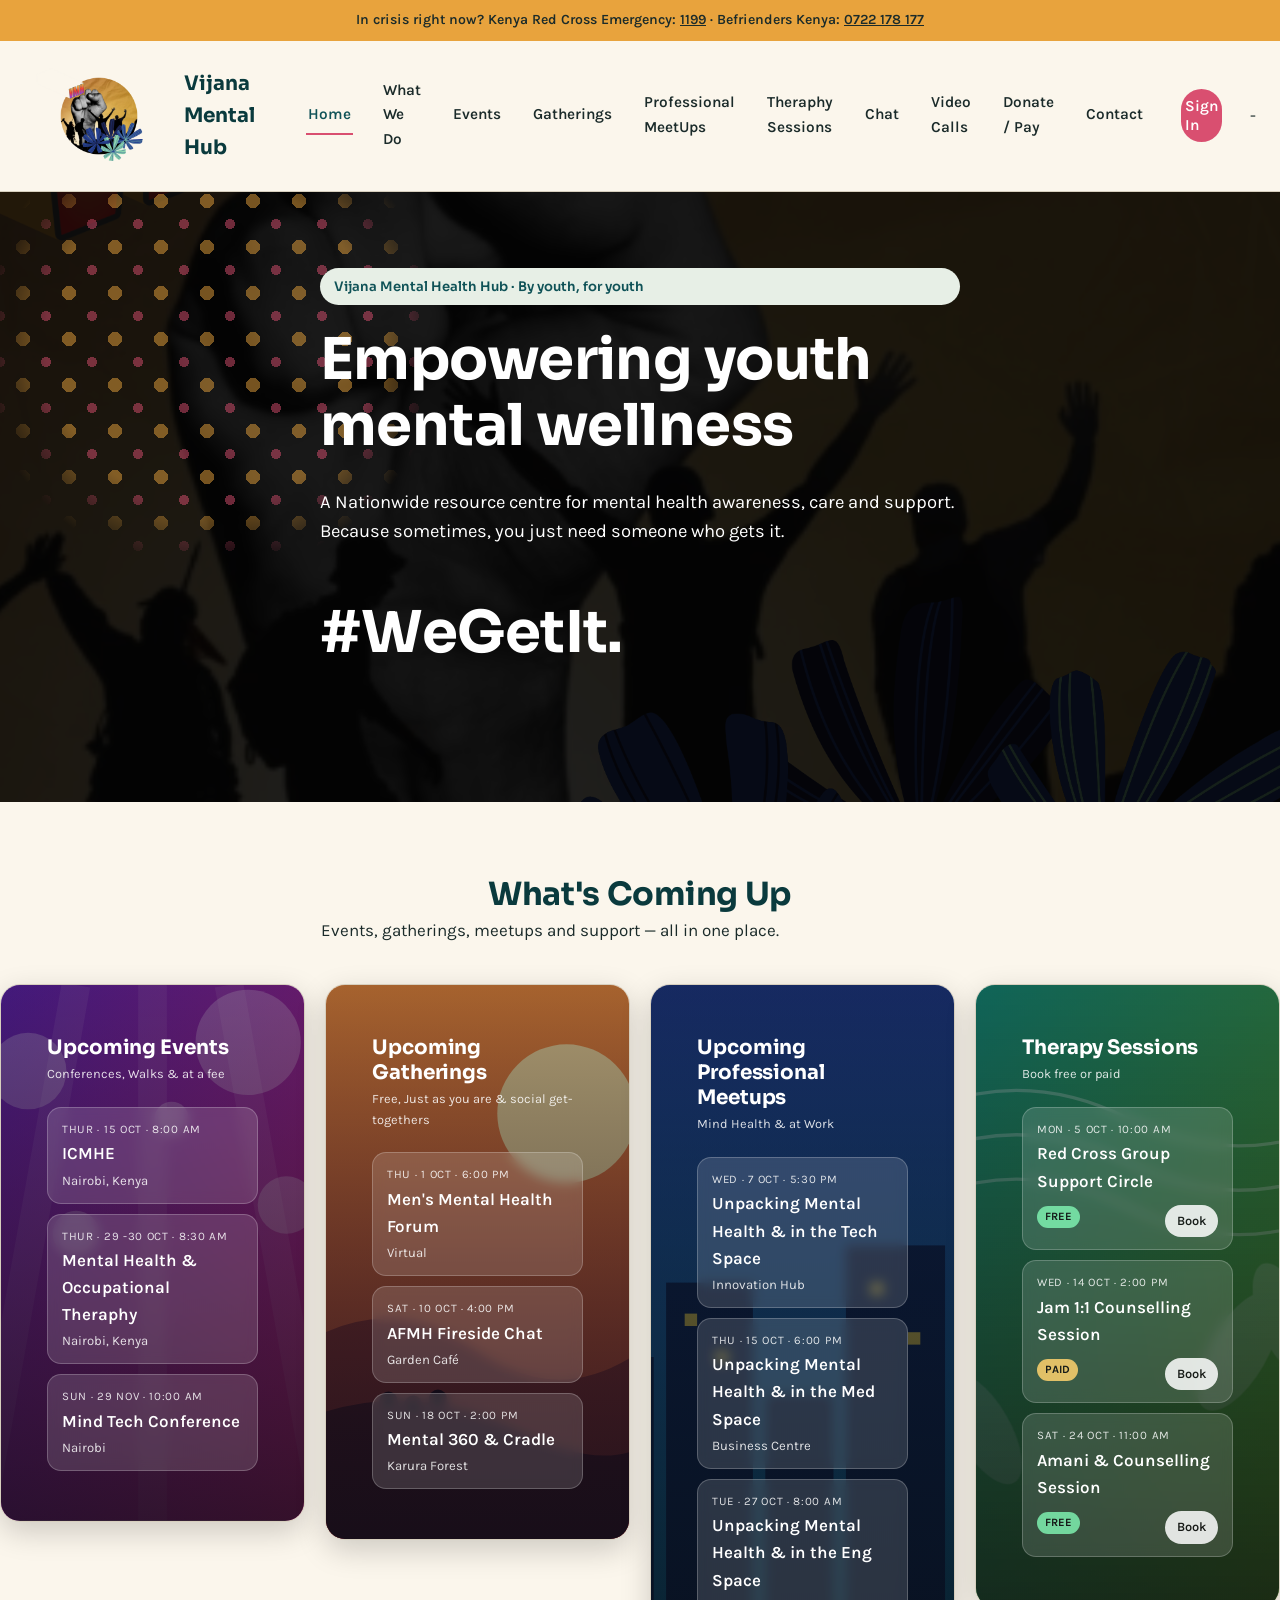
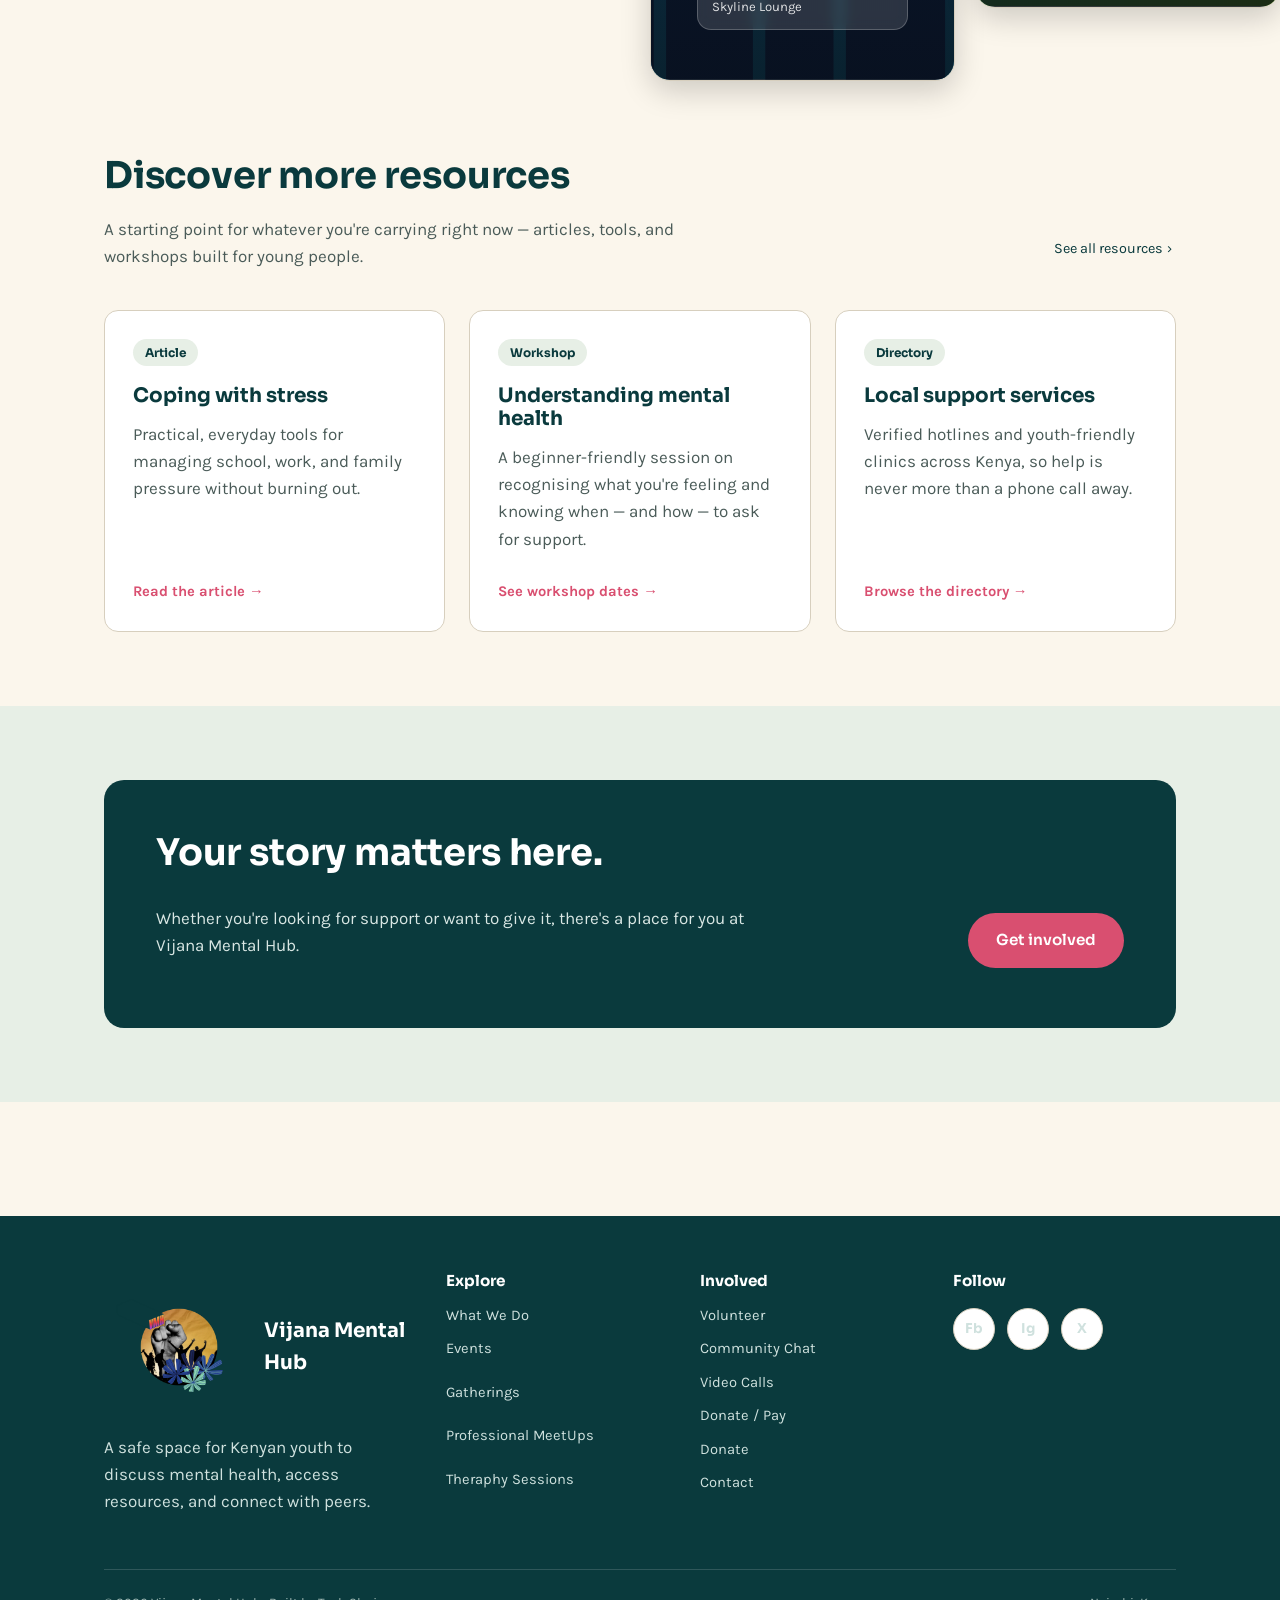
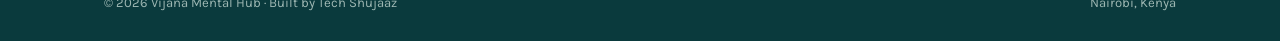
==== commit 6c9264f8: "Update index.html" ====
--- a/index.html
+++ b/index.html
@@ -35,8 +35,7 @@
       <a href="video-calls.html">Video Calls</a>
       <a href="payment.html">Donate / Pay</a>
       <a href="contact.html">Contact</a>
-        <!--<a href="login.html" class="btn-signin">Sign In</a> -->
-      
+       <a href="login.html" class="btn-signin">Sign In</a> -      
     </nav>
   </div>
 </header>
